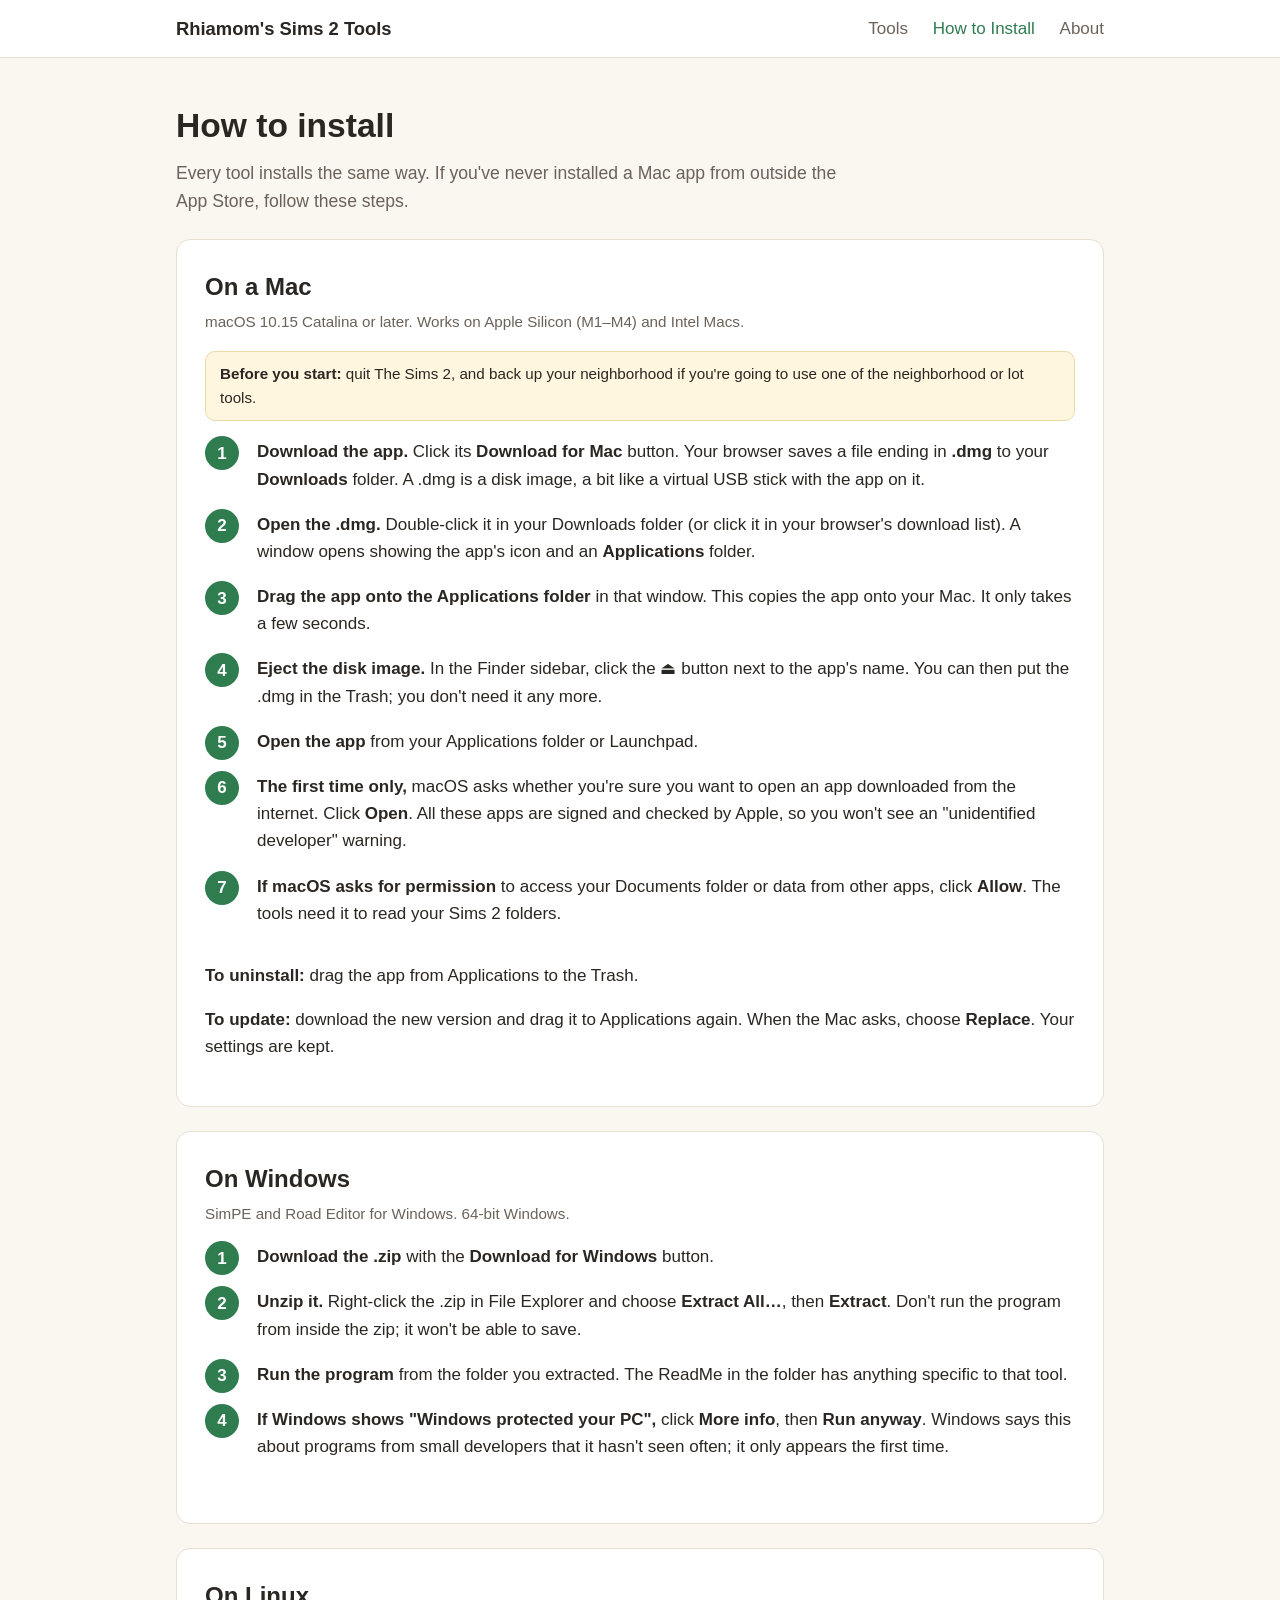
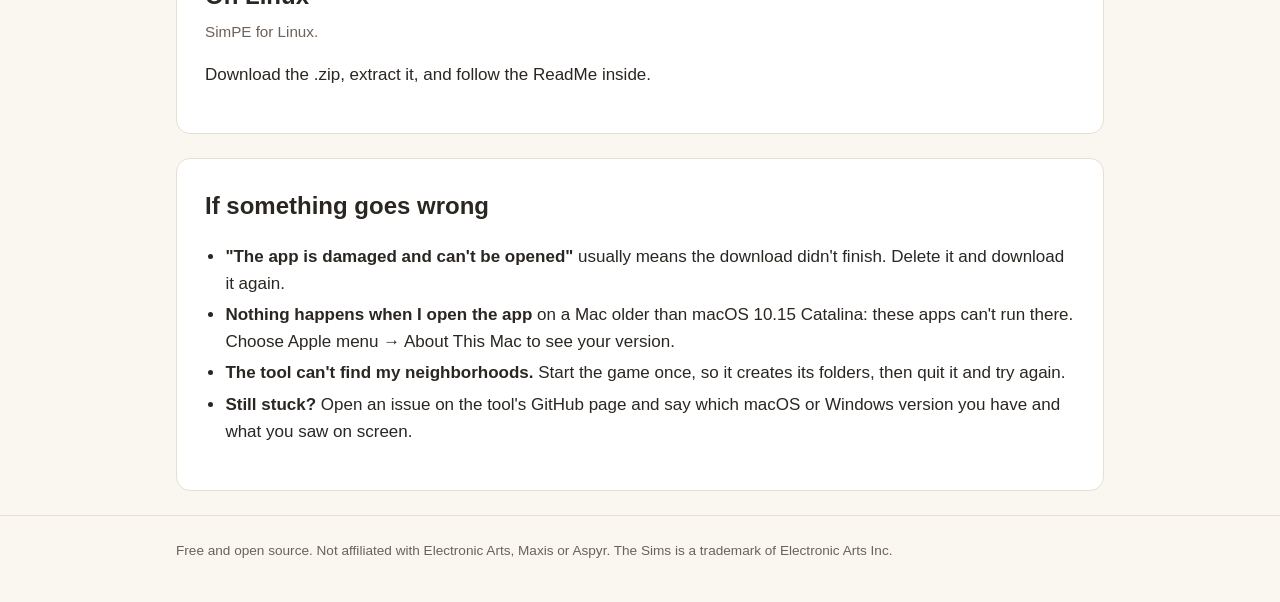
==== install.html @ bed541d4 "Initial site: tool pages, install guide, live release links Co-Authored-By: Claude Opus 5.5 <noreply" ====
<!doctype html>
<html lang="en">
<head>
  <meta charset="utf-8">
  <meta name="viewport" content="width=device-width, initial-scale=1">
  <title>How to Install · Rhiamom's Sims 2 Tools</title>
  <meta name="description" content="Step-by-step instructions for installing Rhiamom's Sims 2 tools on Mac, Windows and Linux.">
  <link rel="icon" href="icons/simpe.png">
  <link rel="stylesheet" href="style.css">
</head>
<body>

<header class="site">
  <div class="wrap">
    <a class="brand" href="./">Rhiamom's Sims 2 Tools</a>
    <nav>
      <a href="./">Tools</a>
      <a href="install.html" aria-current="page">How to Install</a>
      <a href="./#about">About</a>
    </nav>
  </div>
</header>

<main class="wrap">

  <section class="hero">
    <h1>How to install</h1>
    <p>Every tool installs the same way. If you've never installed a Mac app from outside the
    App Store, follow these steps.</p>
  </section>

  <section class="tool" id="mac">
    <h2>On a Mac</h2>
    <p class="credit">macOS 10.15 Catalina or later. Works on Apple Silicon (M1–M4) and Intel Macs.</p>

    <div class="note"><strong>Before you start:</strong> quit The Sims 2, and back up your
      neighborhood if you're going to use one of the neighborhood or lot tools.</div>

    <ol class="steps">
      <li><strong>Download the app.</strong> Click its <strong>Download for Mac</strong> button.
        Your browser saves a file ending in <strong>.dmg</strong> to your <strong>Downloads</strong>
        folder. A .dmg is a disk image, a bit like a virtual USB stick with the app on it.</li>
      <li><strong>Open the .dmg.</strong> Double-click it in your Downloads folder (or click it in
        your browser's download list). A window opens showing the app's icon and an
        <strong>Applications</strong> folder.</li>
      <li><strong>Drag the app onto the Applications folder</strong> in that window. This copies
        the app onto your Mac. It only takes a few seconds.</li>
      <li><strong>Eject the disk image.</strong> In the Finder sidebar, click the ⏏ button next to
        the app's name. You can then put the .dmg in the Trash; you don't need it any more.</li>
      <li><strong>Open the app</strong> from your Applications folder or Launchpad.</li>
      <li><strong>The first time only,</strong> macOS asks whether you're sure you want to open an
        app downloaded from the internet. Click <strong>Open</strong>. All these apps are signed and
        checked by Apple, so you won't see an "unidentified developer" warning.</li>
      <li><strong>If macOS asks for permission</strong> to access your Documents folder or data from
        other apps, click <strong>Allow</strong>. The tools need it to read your Sims 2 folders.</li>
    </ol>

    <p><strong>To uninstall:</strong> drag the app from Applications to the Trash.</p>
    <p><strong>To update:</strong> download the new version and drag it to Applications again.
      When the Mac asks, choose <strong>Replace</strong>. Your settings are kept.</p>
  </section>

  <section class="tool" id="windows">
    <h2>On Windows</h2>
    <p class="credit">SimPE and Road Editor for Windows. 64-bit Windows.</p>
    <ol class="steps">
      <li><strong>Download the .zip</strong> with the <strong>Download for Windows</strong> button.</li>
      <li><strong>Unzip it.</strong> Right-click the .zip in File Explorer and choose
        <strong>Extract All…</strong>, then <strong>Extract</strong>. Don't run the program from
        inside the zip; it won't be able to save.</li>
      <li><strong>Run the program</strong> from the folder you extracted. The ReadMe in the folder
        has anything specific to that tool.</li>
      <li><strong>If Windows shows "Windows protected your PC",</strong> click
        <strong>More info</strong>, then <strong>Run anyway</strong>. Windows says this about
        programs from small developers that it hasn't seen often; it only appears the first time.</li>
    </ol>
  </section>

  <section class="tool" id="linux">
    <h2>On Linux</h2>
    <p class="credit">SimPE for Linux.</p>
    <p>Download the .zip, extract it, and follow the ReadMe inside.</p>
  </section>

  <section class="tool" id="trouble">
    <h2>If something goes wrong</h2>
    <ul>
      <li><strong>"The app is damaged and can't be opened"</strong> usually means the download
        didn't finish. Delete it and download it again.</li>
      <li><strong>Nothing happens when I open the app</strong> on a Mac older than macOS 10.15
        Catalina: these apps can't run there. Choose Apple menu → About This Mac to see your version.</li>
      <li><strong>The tool can't find my neighborhoods.</strong> Start the game once, so it creates
        its folders, then quit it and try again.</li>
      <li><strong>Still stuck?</strong> Open an issue on the tool's GitHub page and say which macOS
        or Windows version you have and what you saw on screen.</li>
    </ul>
  </section>

</main>

<footer class="site">
  <div class="wrap">
    Free and open source. Not affiliated with Electronic Arts, Maxis or Aspyr.
    The Sims is a trademark of Electronic Arts Inc.
  </div>
</footer>

</body>
</html>
---- style.css ----
:root {
  --bg: #faf7f0;
  --surface: #ffffff;
  --text: #2a2622;
  --muted: #6b6259;
  --border: #e6dfd2;
  --accent: #2f7d4f;
  --accent-hover: #256640;
  --accent-text: #ffffff;
  --tag-bg: #eef5ef;
  --tag-text: #2f6b45;
  --note-bg: #fff6e0;
  --note-border: #ecd9a4;
  --radius: 14px;
  --maxw: 960px;
}

@media (prefers-color-scheme: dark) {
  :root {
    --bg: #1b1a18;
    --surface: #252320;
    --text: #ece7df;
    --muted: #a99f93;
    --border: #3a3631;
    --accent: #4fae76;
    --accent-hover: #63c08a;
    --accent-text: #10241a;
    --tag-bg: #233229;
    --tag-text: #9fd6b3;
    --note-bg: #322b1c;
    --note-border: #5a4b2a;
  }
}

* { box-sizing: border-box; }

body {
  margin: 0;
  background: var(--bg);
  color: var(--text);
  font: 17px/1.6 -apple-system, BlinkMacSystemFont, "Segoe UI", Helvetica, Arial, sans-serif;
}

a { color: var(--accent); }
a:hover { color: var(--accent-hover); }

.wrap { max-width: var(--maxw); margin: 0 auto; padding: 0 16px; }

/* Header */
header.site {
  border-bottom: 1px solid var(--border);
  background: var(--surface);
}
header.site .wrap {
  display: flex; flex-wrap: wrap; align-items: center; justify-content: space-between;
  gap: 8px 24px; padding-top: 14px; padding-bottom: 14px;
}
.brand { font-weight: 700; font-size: 1.15rem; color: var(--text); text-decoration: none; }
nav a { margin-left: 20px; text-decoration: none; color: var(--muted); font-weight: 500; }
nav a:first-child { margin-left: 0; }
nav a:hover, nav a[aria-current] { color: var(--accent); }

/* Intro */
.hero { padding: 48px 0 24px; }
.hero h1 { font-size: 2.1rem; line-height: 1.2; margin: 0 0 12px; }
.hero p { color: var(--muted); font-size: 1.1rem; margin: 0; max-width: 680px; }

/* Tool index grid */
.grid {
  display: grid; gap: 12px;
  grid-template-columns: repeat(auto-fill, minmax(260px, 1fr));
  margin: 24px 0 48px;
}
.grid a {
  display: flex; align-items: center; gap: 14px;
  padding: 14px; border: 1px solid var(--border); border-radius: var(--radius);
  background: var(--surface); text-decoration: none; color: var(--text);
}
.grid a:hover { border-color: var(--accent); }
.grid img { width: 48px; height: 48px; flex: none; }
.grid strong { display: block; }
.grid span { color: var(--muted); font-size: 0.9rem; line-height: 1.35; }

/* Tool sections */
.tool {
  background: var(--surface); border: 1px solid var(--border); border-radius: var(--radius);
  padding: 28px; margin: 0 0 24px; scroll-margin-top: 16px;
}
.tool-head { display: flex; gap: 20px; align-items: flex-start; }
.tool-head img { width: 96px; height: 96px; flex: none; }
.tool h2 { margin: 0 0 4px; font-size: 1.5rem; }
.tool .credit { margin: 0; color: var(--muted); font-size: 0.95rem; }
.tags { margin: 10px 0 0; display: flex; flex-wrap: wrap; gap: 6px; }
.tags span {
  background: var(--tag-bg); color: var(--tag-text);
  font-size: 0.8rem; font-weight: 600; padding: 3px 10px; border-radius: 999px;
}
.tool ul { padding-left: 1.2em; }
.tool li { margin: 4px 0; }

.note {
  background: var(--note-bg); border: 1px solid var(--note-border);
  border-radius: 10px; padding: 10px 14px; margin: 16px 0; font-size: 0.95rem;
}

.downloads { display: flex; flex-wrap: wrap; gap: 10px; margin-top: 20px; align-items: center; }
.btn {
  display: inline-block; background: var(--accent); color: var(--accent-text);
  padding: 10px 18px; border-radius: 10px; text-decoration: none; font-weight: 600;
}
.btn:hover { background: var(--accent-hover); color: var(--accent-text); }
.btn small { font-weight: 400; opacity: 0.85; }
.btn.soon { background: var(--border); color: var(--muted); pointer-events: none; }
.source { font-size: 0.9rem; color: var(--muted); }

/* Install page */
.steps { counter-reset: step; list-style: none; padding: 0; }
.steps > li {
  counter-increment: step; position: relative;
  padding: 0 0 18px 52px; margin: 0;
}
.steps > li::before {
  content: counter(step); position: absolute; left: 0; top: -2px;
  width: 34px; height: 34px; border-radius: 50%;
  background: var(--accent); color: var(--accent-text);
  display: grid; place-items: center; font-weight: 700;
}
kbd {
  font: inherit; font-size: 0.9em; padding: 1px 6px;
  border: 1px solid var(--border); border-bottom-width: 2px; border-radius: 5px; background: var(--bg);
}

footer.site {
  border-top: 1px solid var(--border); color: var(--muted); font-size: 0.85rem;
  padding: 24px 0 40px; margin-top: 24px;
}

@media (max-width: 600px) {
  .hero h1 { font-size: 1.7rem; }
  .tool { padding: 20px; }
  .tool-head img { width: 64px; height: 64px; }
  nav a { margin-left: 14px; }
}
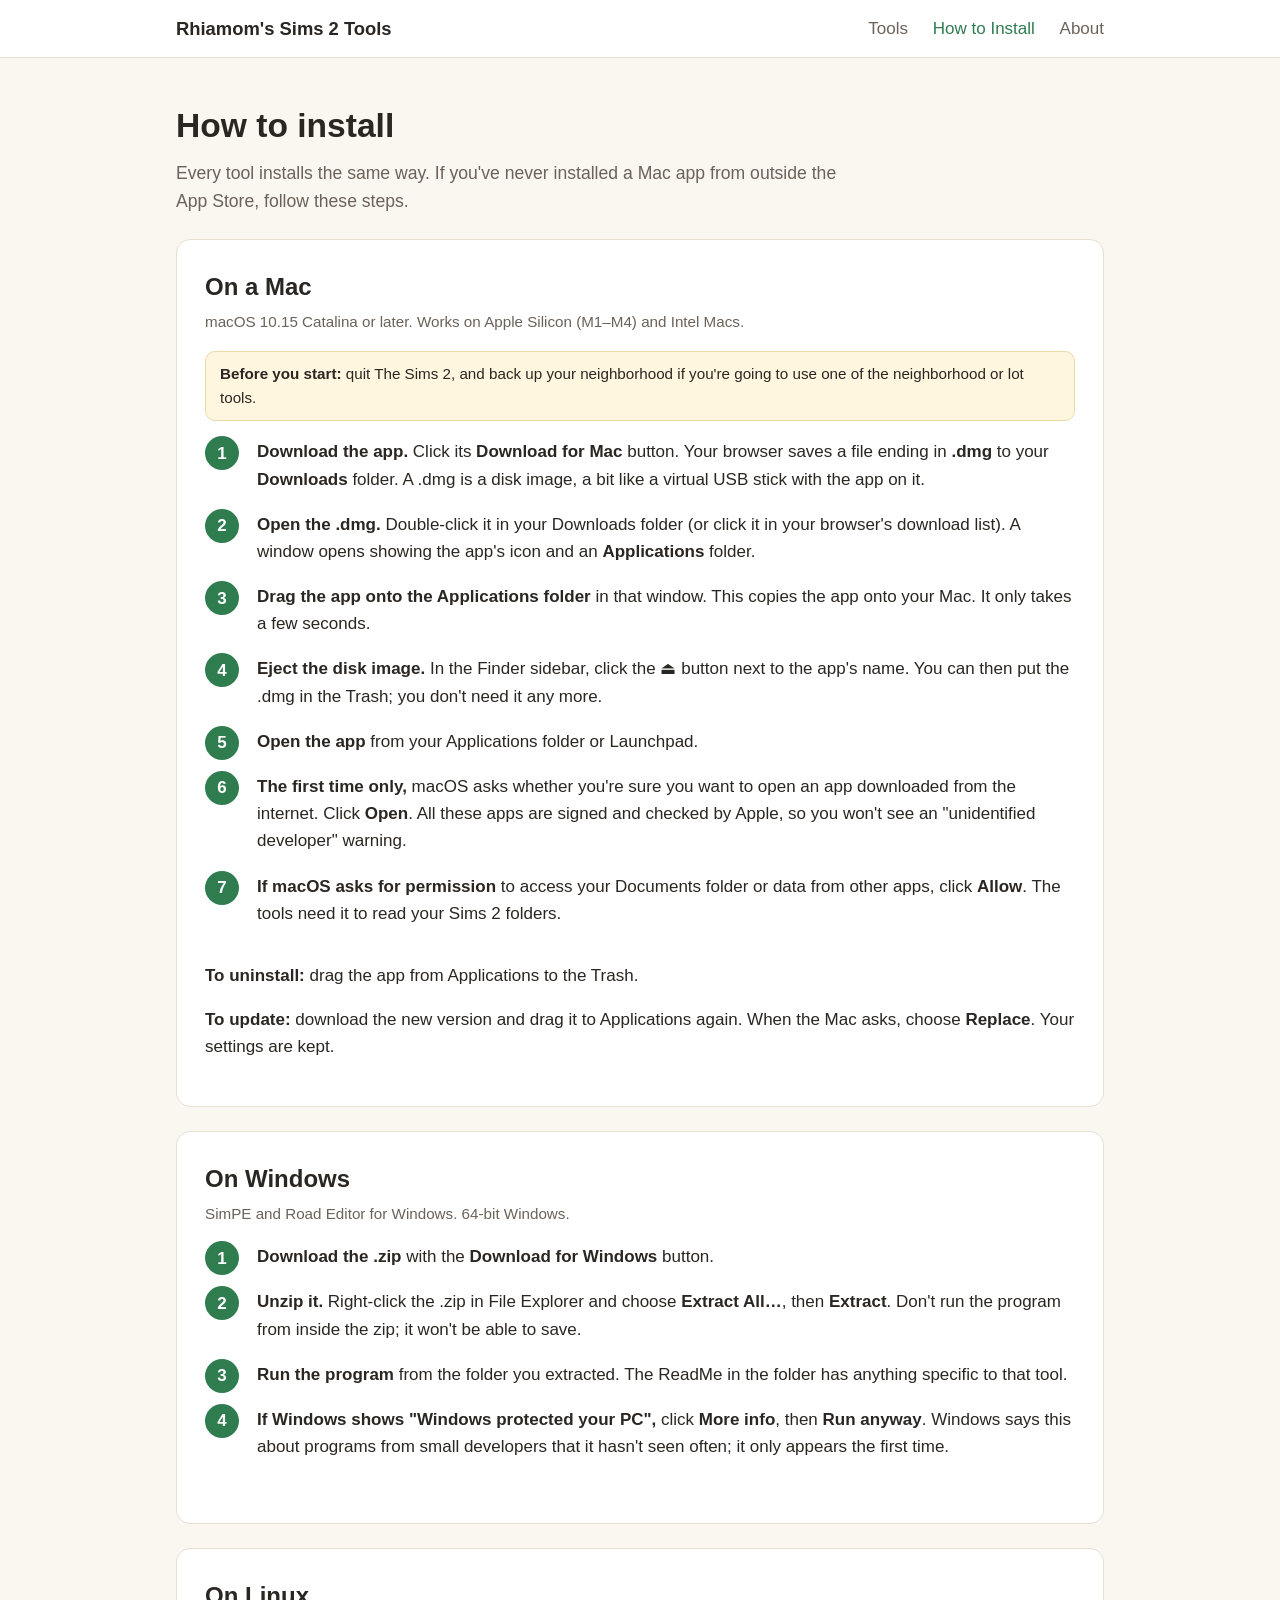
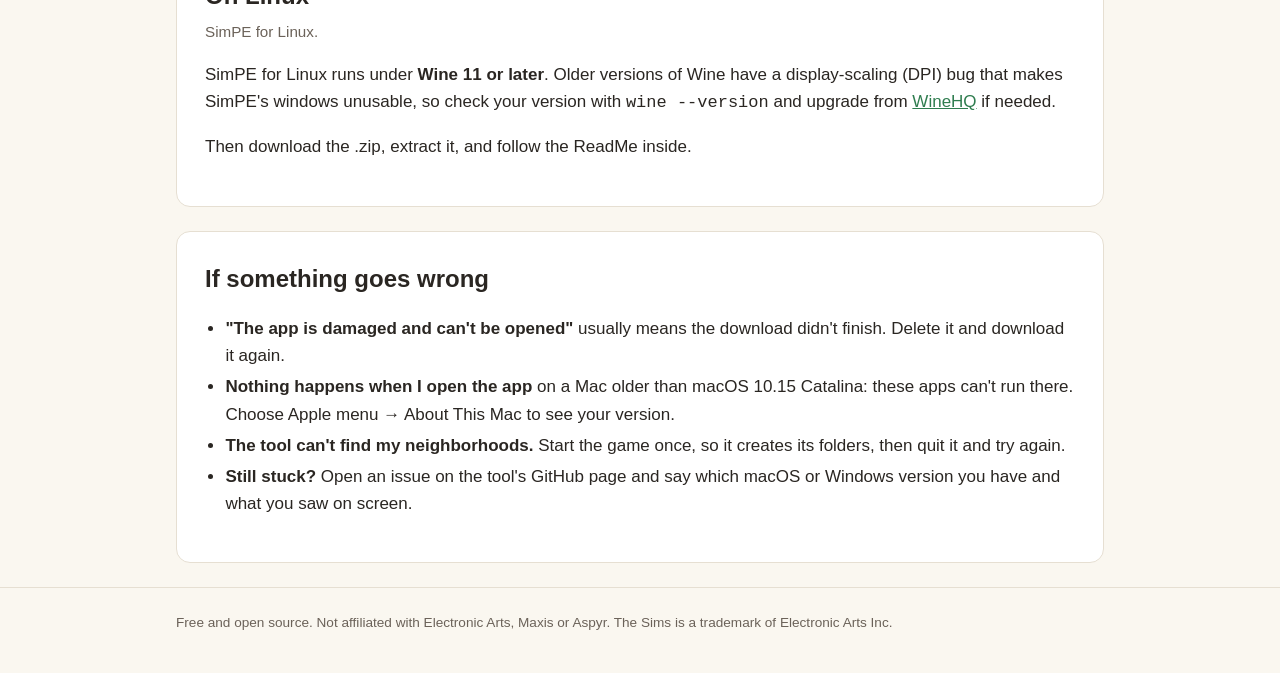
==== commit a61bf8c1: "Linux SimPE needs Wine 11+ (DPI awareness bug in older Wine) Co-Authored-By: Claude Opus 5.5 <norepl" ====
--- a/install.html
+++ b/install.html
@@ -79,7 +79,10 @@
   <section class="tool" id="linux">
     <h2>On Linux</h2>
     <p class="credit">SimPE for Linux.</p>
-    <p>Download the .zip, extract it, and follow the ReadMe inside.</p>
+    <p>SimPE for Linux runs under <strong>Wine 11 or later</strong>. Older versions of Wine have a
+      display-scaling (DPI) bug that makes SimPE's windows unusable, so check your version with
+      <code>wine --version</code> and upgrade from <a href="https://www.winehq.org/">WineHQ</a> if needed.</p>
+    <p>Then download the .zip, extract it, and follow the ReadMe inside.</p>
   </section>
 
   <section class="tool" id="trouble">
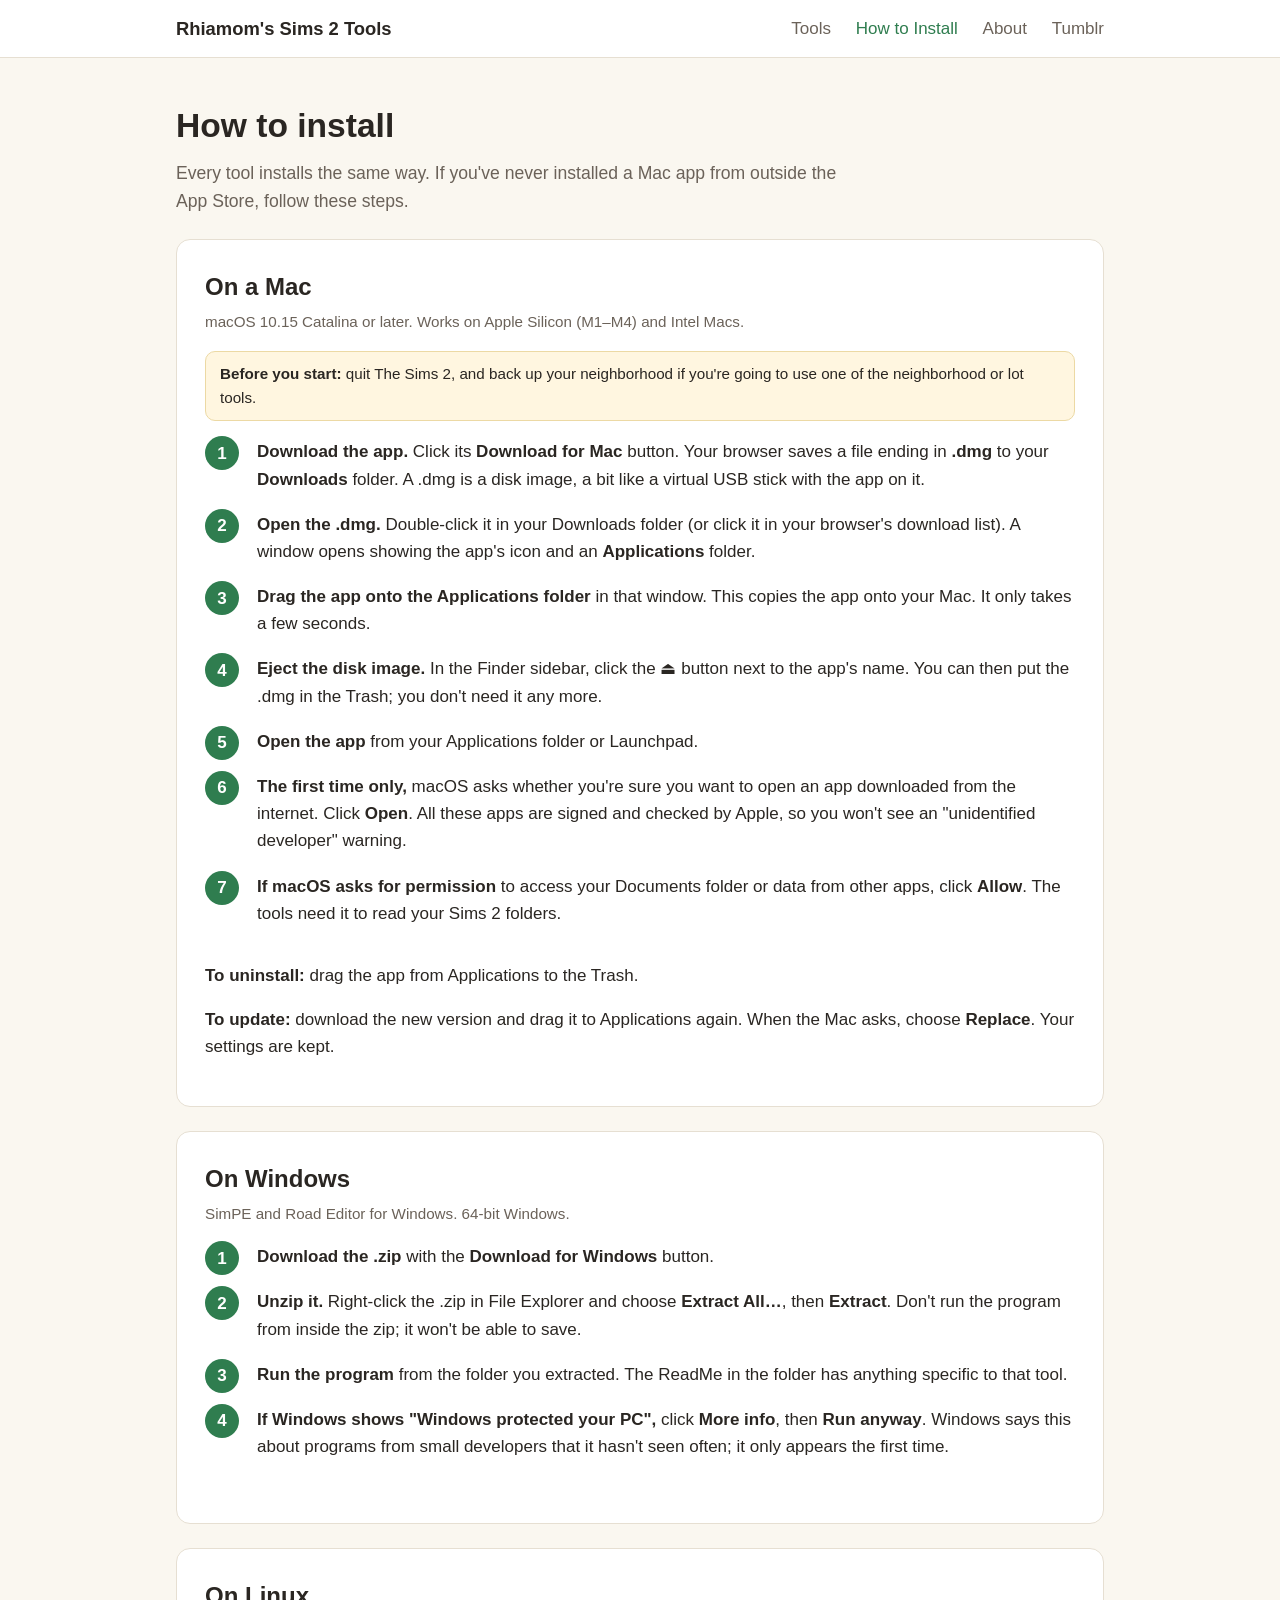
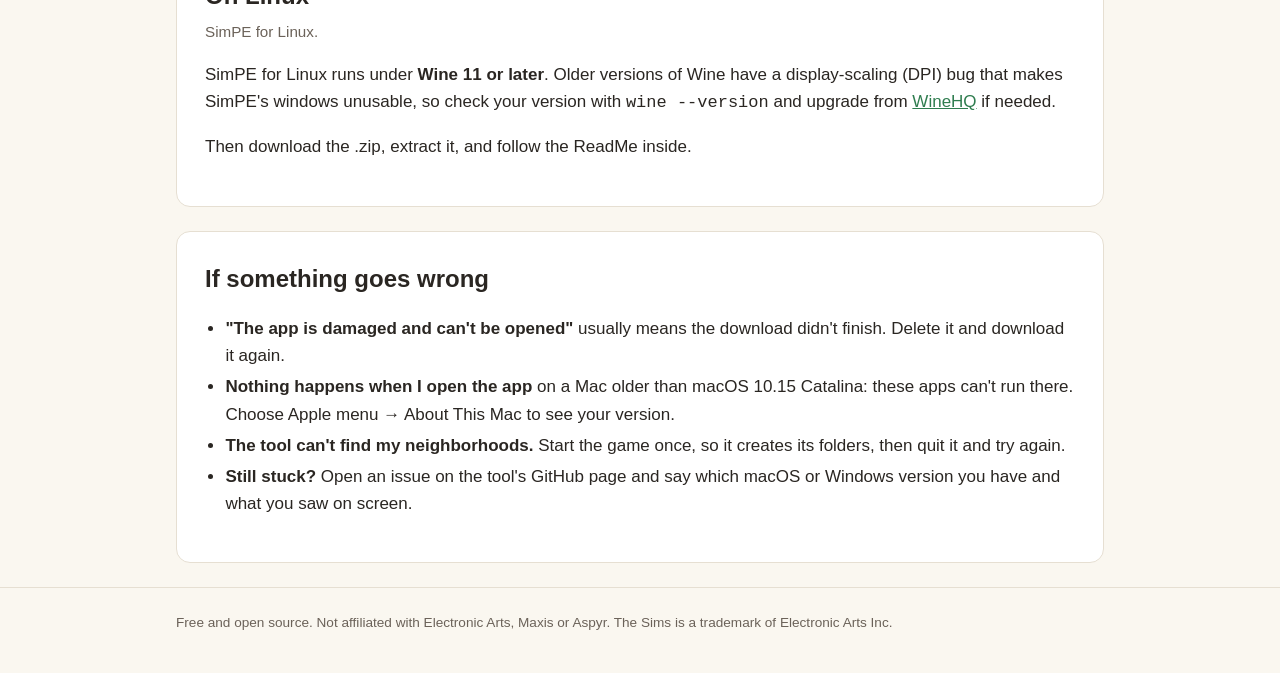
==== commit 970f0f6d: "Add Tumblr link Co-Authored-By: Claude Opus 5.5 <noreply@anthropic.com>" ====
--- a/install.html
+++ b/install.html
@@ -17,6 +17,7 @@
       <a href="./">Tools</a>
       <a href="install.html" aria-current="page">How to Install</a>
       <a href="./#about">About</a>
+      <a href="https://www.tumblr.com/catandsusim">Tumblr</a>
     </nav>
   </div>
 </header>
